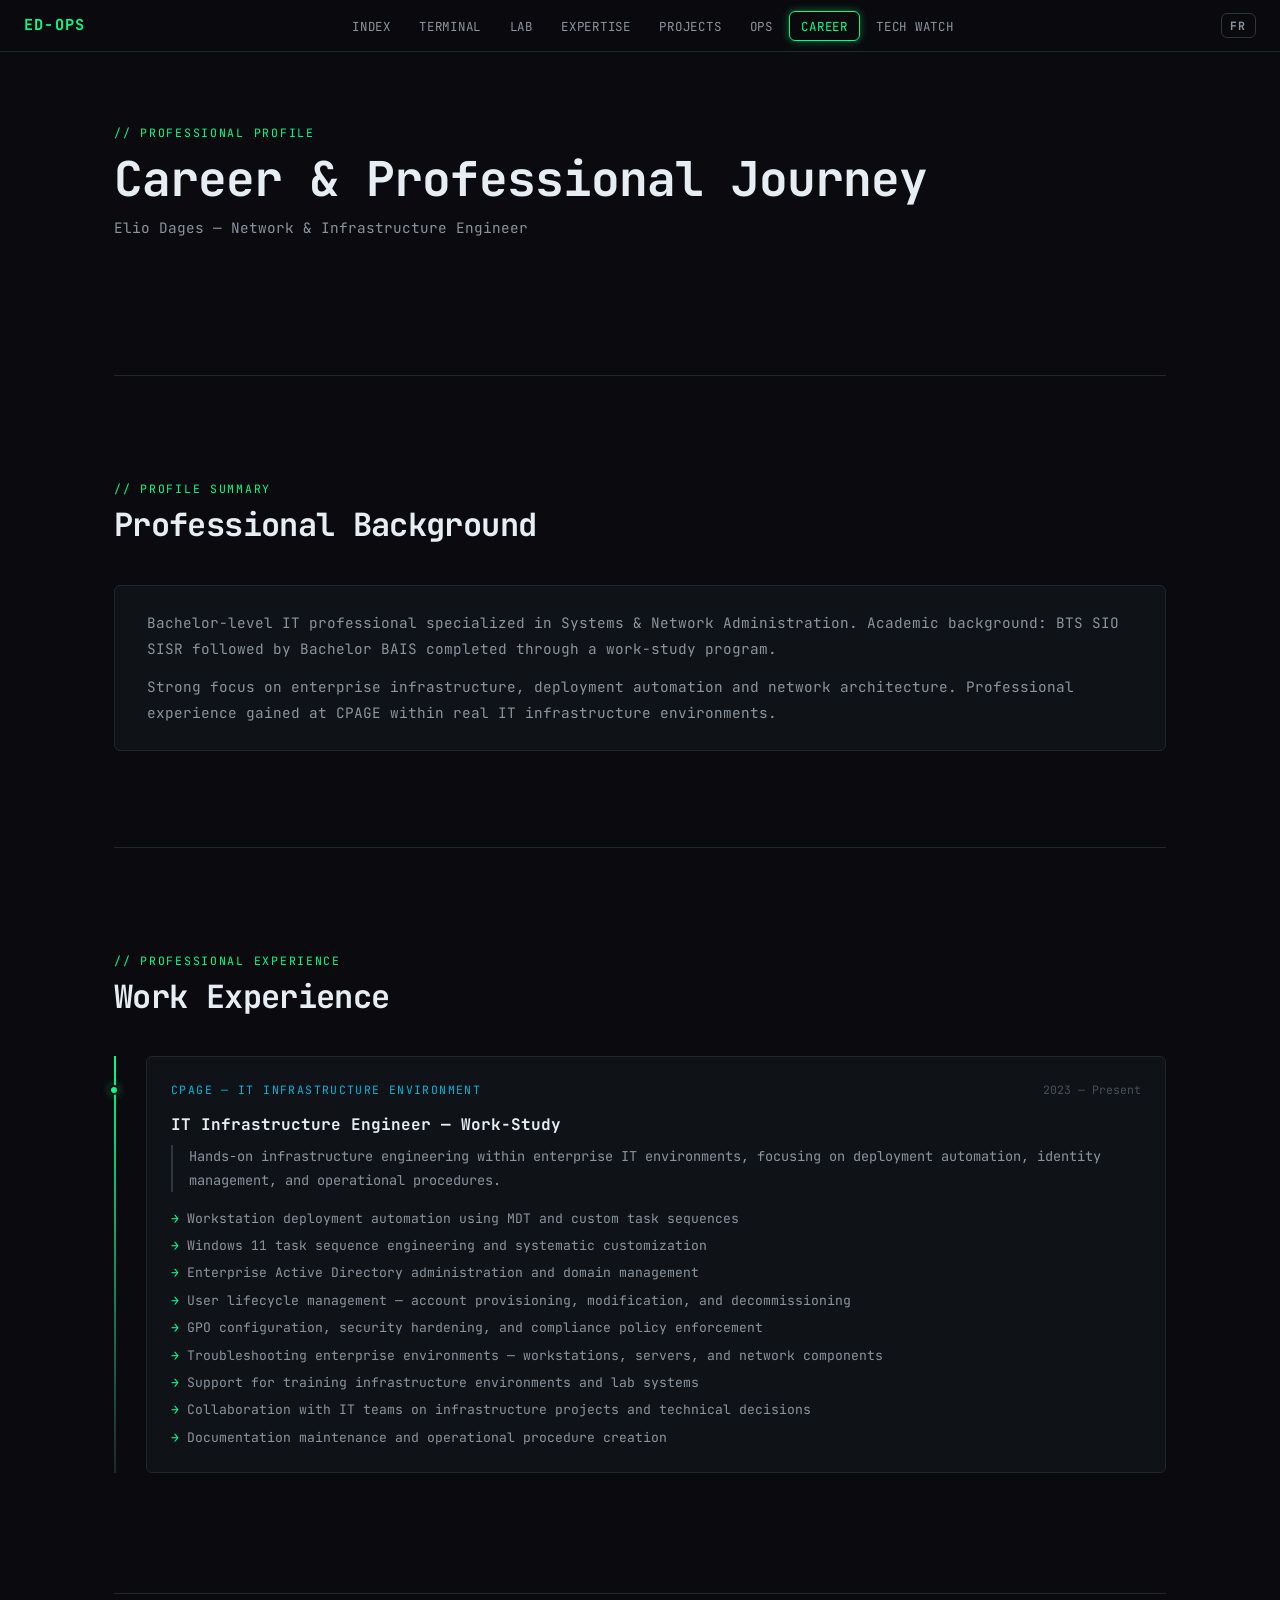
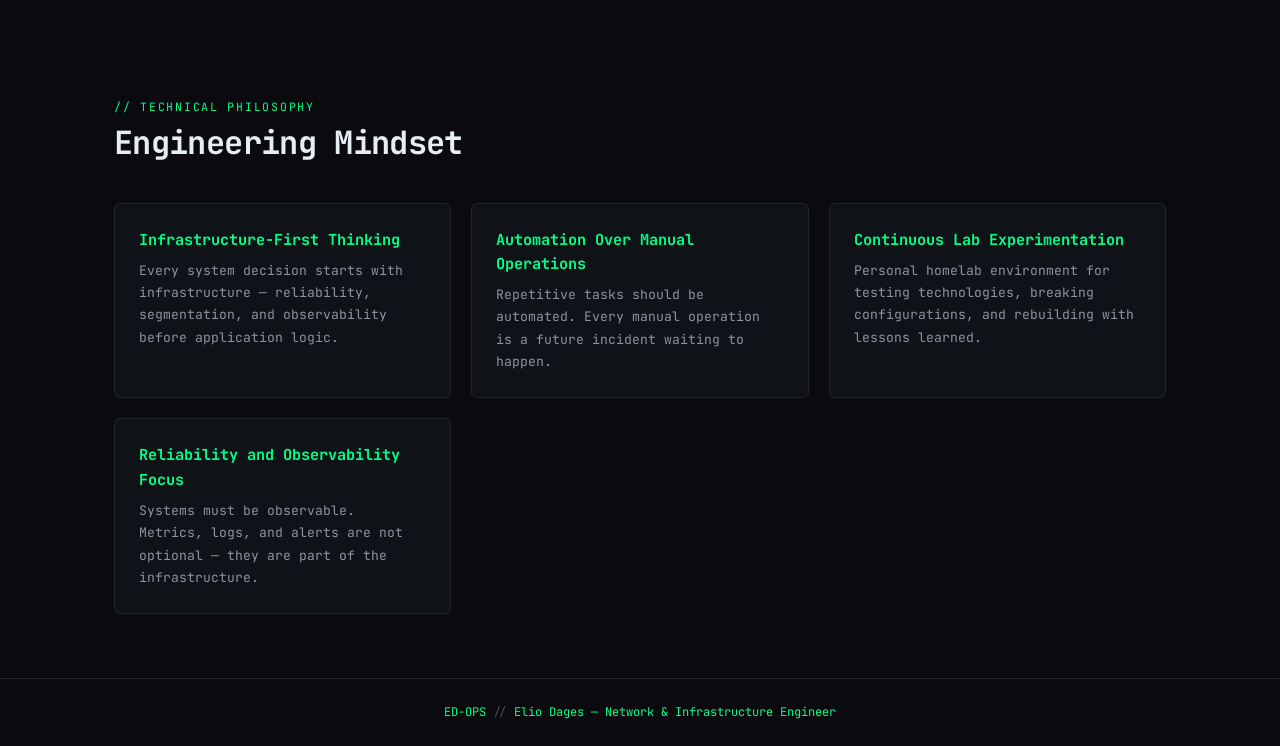
==== career.html @ 05b86bd8 "feat: implement full multilingual system with JSON files, career/veille pages, and new terminal comm" ====
<!DOCTYPE html>
<html lang="en">
<head>
  <meta charset="UTF-8" />
  <meta name="viewport" content="width=device-width, initial-scale=1.0" />
  <meta name="description" content="ED-OPS — Elio Dages career profile. Network & Infrastructure Engineer. Professional experience at CPAGE, BTS SIO SISR, Bachelor BAIS." />
  <title>ED-OPS // Career &amp; Professional Journey</title>
  <link rel="preconnect" href="https://fonts.googleapis.com" />
  <link rel="preconnect" href="https://fonts.gstatic.com" crossorigin />
  <link href="https://fonts.googleapis.com/css2?family=JetBrains+Mono:wght@400;600;700&family=Inter:wght@400;600&display=swap" rel="stylesheet" />
  <link rel="stylesheet" href="assets/css/main.css" />
  <script src="assets/js/i18n.js"></script>
  <style>
    /* ---- Timeline ---- */
    .timeline {
      position: relative;
      padding-left: 2rem;
    }

    .timeline::before {
      content: '';
      position: absolute;
      left: 0;
      top: 0;
      bottom: 0;
      width: 2px;
      background: linear-gradient(to bottom, var(--accent-green), var(--border));
    }

    .timeline-item {
      position: relative;
      background: var(--bg-card);
      border: 1px solid var(--border);
      border-radius: var(--radius);
      padding: 1.5rem;
      margin-bottom: 1.5rem;
      transition: border-color var(--transition);
    }

    .timeline-item::before {
      content: '';
      position: absolute;
      left: -2.35rem;
      top: 1.75rem;
      width: 10px;
      height: 10px;
      border-radius: 50%;
      background: var(--accent-green);
      box-shadow: var(--glow-green);
      border: 2px solid var(--bg-primary);
    }

    .timeline-item:hover { border-color: var(--accent-green); }

    .timeline-meta {
      display: flex;
      justify-content: space-between;
      align-items: flex-start;
      flex-wrap: wrap;
      gap: 0.5rem;
      margin-bottom: 0.75rem;
    }

    .timeline-company {
      font-size: 0.72rem;
      text-transform: uppercase;
      letter-spacing: 0.12em;
      color: var(--accent-cyan);
    }

    .timeline-period {
      font-size: 0.72rem;
      color: var(--text-dim);
      font-family: var(--font-mono);
    }

    .timeline-role {
      font-size: 1rem;
      font-weight: 700;
      color: var(--text-primary);
      margin-bottom: 0.5rem;
    }

    .timeline-desc {
      font-size: 0.85rem;
      color: var(--text-secondary);
      line-height: 1.7;
      margin-bottom: 1rem;
      border-left: 2px solid var(--border-bright);
      padding-left: 1rem;
    }

    .task-list {
      list-style: none;
      display: flex;
      flex-direction: column;
      gap: 0.4rem;
    }

    .task-list li {
      font-size: 0.82rem;
      color: var(--text-secondary);
      line-height: 1.6;
    }

    .task-list li::before {
      content: '→ ';
      color: var(--accent-green);
    }

    /* ---- Philosophy grid ---- */
    .philosophy-grid {
      display: grid;
      grid-template-columns: repeat(auto-fit, minmax(280px, 1fr));
      gap: 1.25rem;
    }

    .phil-card {
      background: var(--bg-card);
      border: 1px solid var(--border);
      border-radius: var(--radius);
      padding: 1.5rem;
      transition: border-color var(--transition), transform var(--transition);
    }

    .phil-card:hover {
      border-color: var(--accent-cyan);
      transform: translateY(-2px);
    }

    .phil-card .pc-title {
      font-size: 0.95rem;
      font-weight: 700;
      color: var(--accent-green);
      margin-bottom: 0.5rem;
    }

    .phil-card .pc-desc {
      font-size: 0.82rem;
      color: var(--text-secondary);
      line-height: 1.7;
    }

    /* ---- Summary block ---- */
    .summary-block {
      background: var(--bg-card);
      border: 1px solid var(--border);
      border-radius: var(--radius);
      padding: 1.5rem 2rem;
    }

    .summary-block p {
      font-size: 0.9rem;
      color: var(--text-secondary);
      line-height: 1.8;
      margin-bottom: 0.75rem;
    }

    .summary-block p:last-child { margin-bottom: 0; }
  </style>
</head>
<body>
<script src="components/navbar.js"></script>

<main class="page-content" aria-label="Career page">
  <div class="container">

    <!-- Header -->
    <section class="section" aria-labelledby="career-heading">
      <header class="section-header">
        <p class="section-tag" data-i18n="career.tag">// Professional Profile</p>
        <h1 id="career-heading" data-i18n="career.title">Career &amp; Professional Journey</h1>
        <p class="text-secondary" data-i18n="career.subtitle">Elio Dages — Network &amp; Infrastructure Engineer</p>
      </header>
    </section>

    <div class="divider"></div>

    <!-- Profile Summary -->
    <section class="section" aria-labelledby="summary-heading">
      <header class="section-header">
        <p class="section-tag" data-i18n="career.summary_tag">// Profile Summary</p>
        <h2 id="summary-heading" data-i18n="career.summary_title">Professional Background</h2>
      </header>
      <div class="summary-block">
        <p data-i18n="career.summary_p1">Bachelor-level IT professional specialized in Systems &amp; Network Administration. Academic background: BTS SIO SISR followed by Bachelor BAIS completed through a work-study program.</p>
        <p data-i18n="career.summary_p2">Strong focus on enterprise infrastructure, deployment automation and network architecture. Professional experience gained at CPAGE within real IT infrastructure environments.</p>
      </div>
    </section>

    <div class="divider"></div>

    <!-- Professional Experience -->
    <section class="section" aria-labelledby="exp-heading">
      <header class="section-header">
        <p class="section-tag" data-i18n="career.exp_tag">// Professional Experience</p>
        <h2 id="exp-heading" data-i18n="career.exp_title">Work Experience</h2>
      </header>

      <div class="timeline" aria-label="Career timeline">
        <article class="timeline-item" aria-label="CPAGE experience">
          <div class="timeline-meta">
            <span class="timeline-company" data-i18n="career.cpage_location">CPAGE — IT Infrastructure Environment</span>
            <span class="timeline-period" data-i18n="career.cpage_period">2023 — Present</span>
          </div>
          <div class="timeline-role" data-i18n="career.cpage_role">IT Infrastructure Engineer — Work-Study</div>
          <p class="timeline-desc" data-i18n="career.cpage_desc">Hands-on infrastructure engineering within enterprise IT environments, focusing on deployment automation, identity management, and operational procedures.</p>
          <ul class="task-list" aria-label="Responsibilities">
            <li data-i18n="career.cpage_task1">Workstation deployment automation using MDT and custom task sequences</li>
            <li data-i18n="career.cpage_task2">Windows 11 task sequence engineering and systematic customization</li>
            <li data-i18n="career.cpage_task3">Enterprise Active Directory administration and domain management</li>
            <li data-i18n="career.cpage_task4">User lifecycle management — account provisioning, modification, and decommissioning</li>
            <li data-i18n="career.cpage_task5">GPO configuration, security hardening, and compliance policy enforcement</li>
            <li data-i18n="career.cpage_task6">Troubleshooting enterprise environments — workstations, servers, and network components</li>
            <li data-i18n="career.cpage_task7">Support for training infrastructure environments and lab systems</li>
            <li data-i18n="career.cpage_task8">Collaboration with IT teams on infrastructure projects and technical decisions</li>
            <li data-i18n="career.cpage_task9">Documentation maintenance and operational procedure creation</li>
          </ul>
        </article>
      </div>
    </section>

    <div class="divider"></div>

    <!-- Technical Philosophy -->
    <section class="section" aria-labelledby="philosophy-heading">
      <header class="section-header">
        <p class="section-tag" data-i18n="career.philosophy_tag">// Technical Philosophy</p>
        <h2 id="philosophy-heading" data-i18n="career.philosophy_title">Engineering Mindset</h2>
      </header>

      <div class="philosophy-grid">
        <div class="phil-card">
          <div class="pc-title" data-i18n="career.phil_infra">Infrastructure-First Thinking</div>
          <p class="pc-desc" data-i18n="career.phil_infra_desc">Every system decision starts with infrastructure — reliability, segmentation, and observability before application logic.</p>
        </div>
        <div class="phil-card">
          <div class="pc-title" data-i18n="career.phil_auto">Automation Over Manual Operations</div>
          <p class="pc-desc" data-i18n="career.phil_auto_desc">Repetitive tasks should be automated. Every manual operation is a future incident waiting to happen.</p>
        </div>
        <div class="phil-card">
          <div class="pc-title" data-i18n="career.phil_lab">Continuous Lab Experimentation</div>
          <p class="pc-desc" data-i18n="career.phil_lab_desc">Personal homelab environment for testing technologies, breaking configurations, and rebuilding with lessons learned.</p>
        </div>
        <div class="phil-card">
          <div class="pc-title" data-i18n="career.phil_obs">Reliability and Observability Focus</div>
          <p class="pc-desc" data-i18n="career.phil_obs_desc">Systems must be observable. Metrics, logs, and alerts are not optional — they are part of the infrastructure.</p>
        </div>
      </div>
    </section>

  </div>
</main>

<footer id="footer" role="contentinfo">
  <span>ED-OPS</span> // <span data-i18n="footer.text">Elio Dages — Network &amp; Infrastructure Engineer</span>
</footer>

</body>
</html>
---- assets/css/main.css ----
/* ============================================================
   ED-OPS // Network Operations Portfolio
   Main Stylesheet — Shared Design System
   ============================================================ */

/* ----- Custom Properties ----- */
:root {
  --bg-primary:      #0a0a0f;
  --bg-secondary:    #0d1117;
  --bg-card:         #0f1318;
  --bg-card-hover:   #161b22;
  --accent-green:    #00ff88;
  --accent-cyan:     #00b4d8;
  --accent-orange:   #ff6b35;
  --accent-red:      #ff4757;
  --accent-yellow:   #ffd32a;
  --text-primary:    #e6edf3;
  --text-secondary:  #8b949e;
  --text-dim:        #484f58;
  --border:          #21262d;
  --border-bright:   #30363d;
  --font-mono:       'JetBrains Mono', 'Fira Code', 'Courier New', monospace;
  --font-sans:       'Inter', system-ui, -apple-system, sans-serif;
  --radius:          6px;
  --transition:      0.2s ease;
  --glow-green:      0 0 8px rgba(0, 255, 136, 0.4);
  --glow-cyan:       0 0 8px rgba(0, 180, 216, 0.4);
}

/* ----- Reset & Base ----- */
*, *::before, *::after { box-sizing: border-box; margin: 0; padding: 0; }

html {
  font-size: 16px;
  scroll-behavior: smooth;
  -webkit-font-smoothing: antialiased;
}

body {
  font-family: var(--font-mono);
  background-color: var(--bg-primary);
  color: var(--text-primary);
  line-height: 1.6;
  min-height: 100vh;
  overflow-x: hidden;
}

a { color: var(--accent-cyan); text-decoration: none; transition: color var(--transition); }
a:hover { color: var(--accent-green); }

img { max-width: 100%; display: block; }

/* ----- Typography ----- */
h1, h2, h3, h4 {
  font-family: var(--font-mono);
  font-weight: 700;
  line-height: 1.2;
  letter-spacing: -0.02em;
}

h1 { font-size: clamp(1.8rem, 4vw, 3rem); }
h2 { font-size: clamp(1.4rem, 3vw, 2rem); }
h3 { font-size: clamp(1.1rem, 2vw, 1.4rem); }

.accent-green  { color: var(--accent-green); }
.accent-cyan   { color: var(--accent-cyan); }
.accent-orange { color: var(--accent-orange); }
.accent-red    { color: var(--accent-red); }
.text-dim      { color: var(--text-dim); }
.text-secondary { color: var(--text-secondary); }

/* ----- Utility ----- */
.container {
  max-width: 1100px;
  margin: 0 auto;
  padding: 0 1.5rem;
}

.sr-only {
  position: absolute; width: 1px; height: 1px;
  padding: 0; margin: -1px; overflow: hidden;
  clip: rect(0,0,0,0); white-space: nowrap; border: 0;
}

/* ----- Scrollbar ----- */
::-webkit-scrollbar              { width: 6px; height: 6px; }
::-webkit-scrollbar-track        { background: var(--bg-secondary); }
::-webkit-scrollbar-thumb        { background: var(--border-bright); border-radius: 3px; }
::-webkit-scrollbar-thumb:hover  { background: var(--accent-green); }

/* ----- Top Navigation Bar ----- */
#navbar {
  position: fixed;
  top: 0;
  left: 0;
  right: 0;
  z-index: 1000;
  background: rgba(10, 10, 15, 0.92);
  backdrop-filter: blur(8px);
  border-bottom: 1px solid var(--border);
  height: 52px;
  display: flex;
  align-items: center;
}

#navbar .nav-inner {
  display: flex;
  align-items: center;
  justify-content: space-between;
  width: 100%;
  padding: 0 1.5rem;
}

#navbar .nav-brand {
  font-family: var(--font-mono);
  font-weight: 700;
  font-size: 0.95rem;
  color: var(--accent-green);
  letter-spacing: 0.08em;
  text-transform: uppercase;
  text-decoration: none;
}

#navbar .nav-links {
  display: flex;
  list-style: none;
  gap: 0.25rem;
}

#navbar .nav-links a {
  font-size: 0.78rem;
  color: var(--text-secondary);
  padding: 0.35rem 0.7rem;
  border-radius: var(--radius);
  border: 1px solid transparent;
  transition: all var(--transition);
  text-transform: uppercase;
  letter-spacing: 0.06em;
}

#navbar .nav-links a:hover {
  color: var(--text-primary);
  border-color: var(--border-bright);
}

#navbar .nav-links a.active {
  color: var(--accent-green);
  border-color: var(--accent-green);
  box-shadow: var(--glow-green);
}

#navbar .nav-toggle {
  display: none;
  background: none;
  border: 1px solid var(--border-bright);
  color: var(--text-primary);
  cursor: pointer;
  padding: 0.4rem 0.6rem;
  border-radius: var(--radius);
  font-size: 1rem;
  line-height: 1;
}

/* Language toggle */
#navbar .nav-lang-toggle {
  font-family: var(--font-mono);
  font-size: 0.72rem;
  font-weight: 700;
  color: var(--text-secondary);
  background: none;
  border: 1px solid var(--border-bright);
  border-radius: var(--radius);
  padding: 0.25rem 0.55rem;
  cursor: pointer;
  letter-spacing: 0.08em;
  transition: all var(--transition);
  flex-shrink: 0;
}

#navbar .nav-lang-toggle:hover {
  color: var(--accent-cyan);
  border-color: var(--accent-cyan);
}

/* Mobile nav */
@media (max-width: 700px) {
  #navbar .nav-toggle { display: block; }
  #navbar .nav-links {
    display: none;
    position: absolute;
    top: 52px;
    left: 0;
    right: 0;
    background: var(--bg-secondary);
    border-bottom: 1px solid var(--border);
    flex-direction: column;
    padding: 0.75rem;
    gap: 0.25rem;
  }
  #navbar .nav-links.open { display: flex; }
  #navbar .nav-links a { font-size: 0.85rem; }
}

/* ----- Page wrapper (offset for fixed navbar) ----- */
.page-content {
  padding-top: 52px;
}

/* ----- Boot Overlay ----- */
#boot-overlay {
  position: fixed;
  inset: 0;
  background: var(--bg-primary);
  z-index: 9999;
  display: flex;
  align-items: center;
  justify-content: center;
  flex-direction: column;
  font-family: var(--font-mono);
}

#boot-overlay .boot-logo {
  font-size: clamp(1.2rem, 4vw, 2rem);
  font-weight: 700;
  color: var(--accent-green);
  letter-spacing: 0.15em;
  margin-bottom: 2rem;
  text-align: center;
}

#boot-overlay .boot-lines {
  width: min(560px, 90vw);
  font-size: 0.82rem;
  color: var(--text-secondary);
}

#boot-overlay .boot-lines .boot-line {
  padding: 0.18rem 0;
  opacity: 0;
  transform: translateY(4px);
  transition: opacity 0.25s, transform 0.25s;
}

#boot-overlay .boot-lines .boot-line.visible {
  opacity: 1;
  transform: none;
}

#boot-overlay .boot-lines .boot-line .prefix { color: var(--accent-green); margin-right: 0.5rem; }
#boot-overlay .boot-lines .boot-line .ok     { color: var(--accent-green); margin-left: auto; float: right; }
#boot-overlay .boot-lines .boot-line .status-ok { color: var(--accent-green); }

#boot-overlay .boot-cursor {
  display: inline-block;
  width: 8px; height: 1.1em;
  background: var(--accent-green);
  vertical-align: text-bottom;
  animation: blink 1s step-end infinite;
}

#boot-overlay.fade-out {
  animation: overlayFade 0.5s ease forwards;
}

@keyframes blink {
  0%, 100% { opacity: 1; }
  50% { opacity: 0; }
}

@keyframes overlayFade {
  to { opacity: 0; pointer-events: none; }
}

/* ----- Section Headers ----- */
.section-header {
  margin-bottom: 2.5rem;
}

.section-header .section-tag {
  font-size: 0.72rem;
  text-transform: uppercase;
  letter-spacing: 0.15em;
  color: var(--accent-green);
  margin-bottom: 0.5rem;
}

.section-header h2 {
  color: var(--text-primary);
}

.section-header p {
  color: var(--text-secondary);
  max-width: 600px;
  margin-top: 0.5rem;
  font-size: 0.9rem;
}

/* ----- Card base ----- */
.card {
  background: var(--bg-card);
  border: 1px solid var(--border);
  border-radius: var(--radius);
  padding: 1.25rem 1.5rem;
  transition: border-color var(--transition), background var(--transition);
}

.card:hover {
  border-color: var(--border-bright);
  background: var(--bg-card-hover);
}

/* ----- Status dot ----- */
.status-dot {
  display: inline-block;
  width: 8px; height: 8px;
  border-radius: 50%;
  background: var(--accent-green);
  box-shadow: var(--glow-green);
  animation: pulse 2.5s ease-in-out infinite;
}

.status-dot.offline { background: var(--accent-red); box-shadow: 0 0 8px rgba(255,71,87,0.4); animation: none; }
.status-dot.warn    { background: var(--accent-yellow); box-shadow: 0 0 8px rgba(255,211,42,0.4); }

@keyframes pulse {
  0%, 100% { opacity: 1; transform: scale(1); }
  50% { opacity: 0.6; transform: scale(0.85); }
}

/* ----- Tag / Badge ----- */
.tag {
  display: inline-block;
  font-size: 0.7rem;
  padding: 0.2rem 0.5rem;
  border-radius: 3px;
  border: 1px solid var(--border-bright);
  color: var(--text-secondary);
  background: var(--bg-secondary);
  text-transform: uppercase;
  letter-spacing: 0.05em;
}

.tag.green  { border-color: var(--accent-green); color: var(--accent-green); background: rgba(0,255,136,0.06); }
.tag.cyan   { border-color: var(--accent-cyan);  color: var(--accent-cyan);  background: rgba(0,180,216,0.06); }
.tag.orange { border-color: var(--accent-orange);color: var(--accent-orange);background: rgba(255,107,53,0.06); }

/* ----- Divider ----- */
.divider {
  height: 1px;
  background: var(--border);
  margin: 2rem 0;
}

/* ----- Section spacing ----- */
.section {
  padding: 4rem 0;
}

/* ----- Footer ----- */
#footer {
  border-top: 1px solid var(--border);
  padding: 1.5rem;
  text-align: center;
  font-size: 0.75rem;
  color: var(--text-dim);
}

#footer span { color: var(--accent-green); }

/* ----- Responsive helpers ----- */
@media (max-width: 768px) {
  .section { padding: 2.5rem 0; }
}
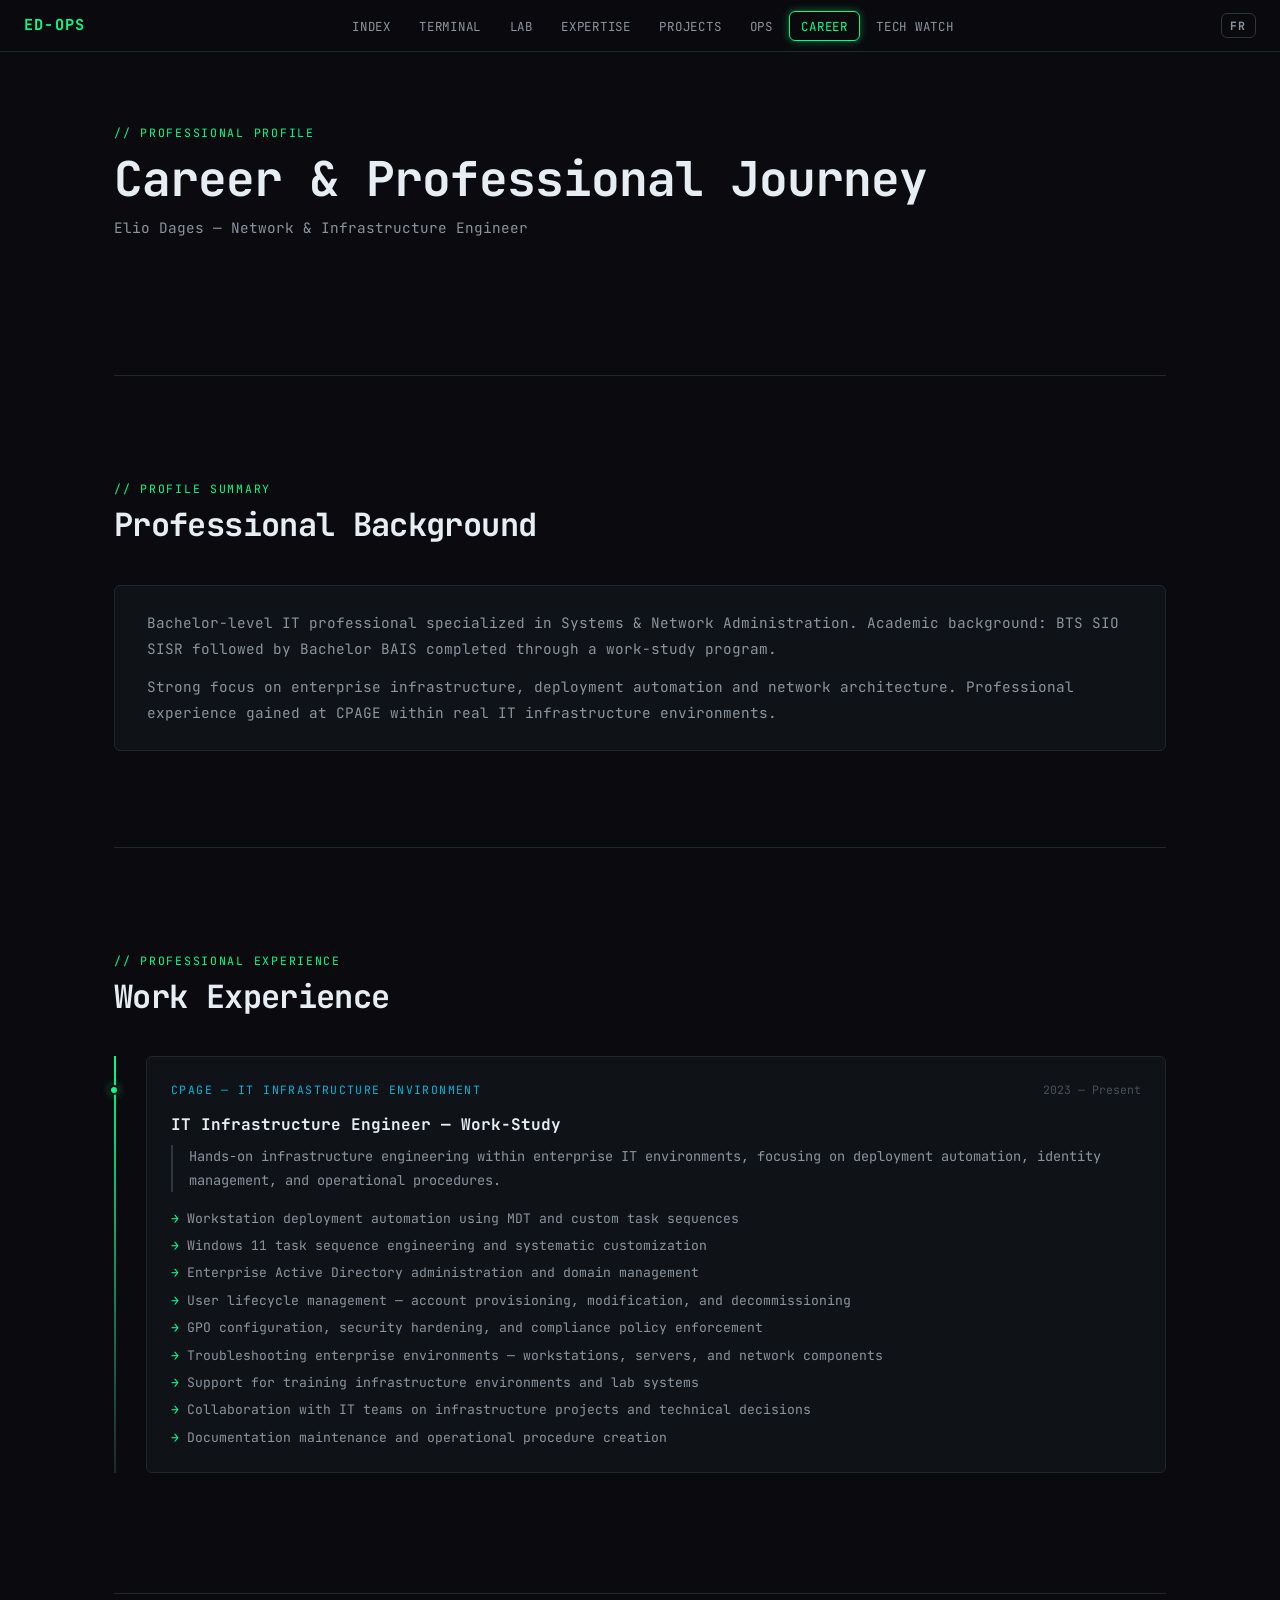
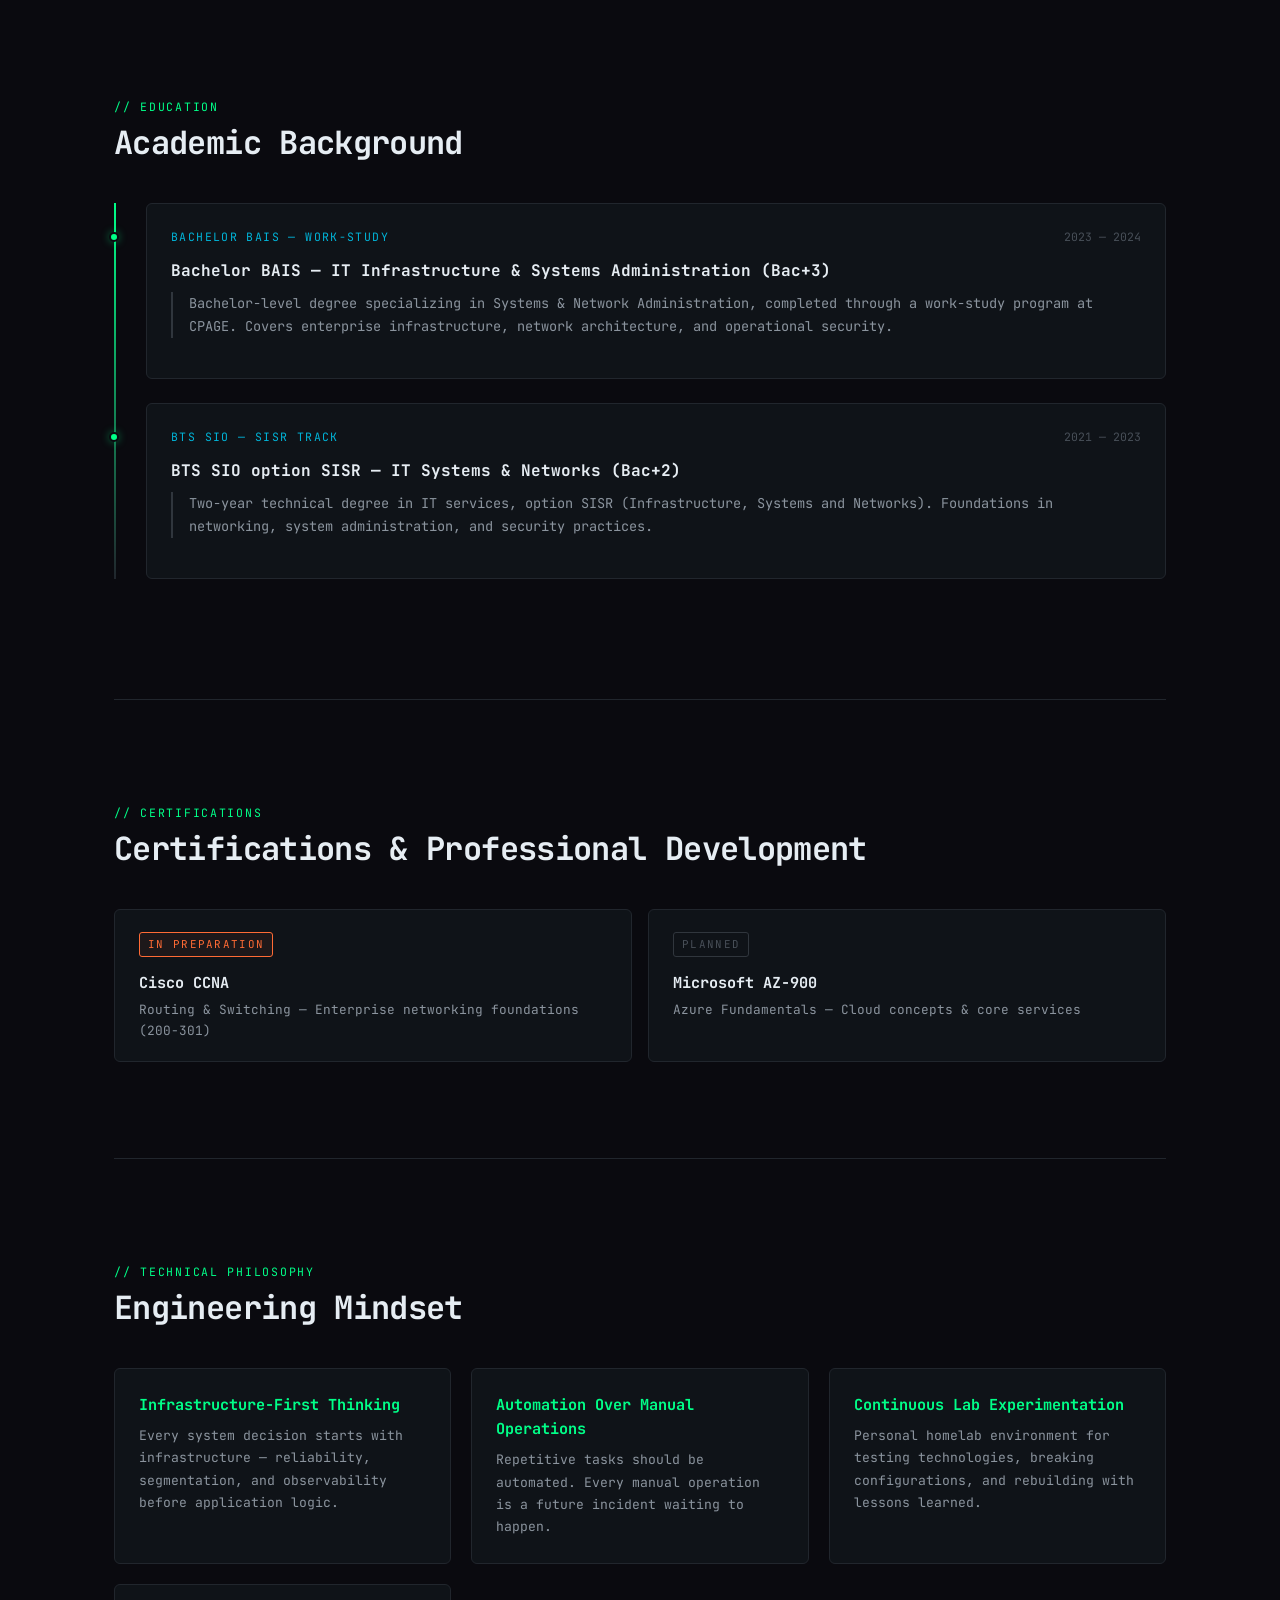
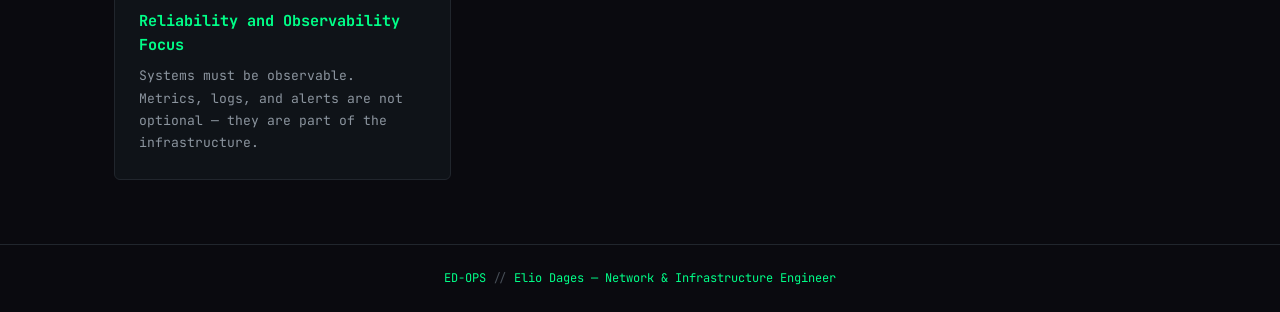
==== commit 17dd0ddc: "feat: recruiter audit improvements — contact links, location, education timeline, certifications Co-" ====
--- a/career.html
+++ b/career.html
@@ -108,7 +108,58 @@
       color: var(--accent-green);
     }
 
-    /* ---- Philosophy grid ---- */
+    /* ---- Certifications grid ---- */
+    .certs-grid {
+      display: grid;
+      grid-template-columns: repeat(auto-fit, minmax(260px, 1fr));
+      gap: 1rem;
+    }
+
+    .cert-card {
+      background: var(--bg-card);
+      border: 1px solid var(--border);
+      border-radius: var(--radius);
+      padding: 1.25rem 1.5rem;
+      transition: border-color var(--transition);
+    }
+
+    .cert-card:hover { border-color: var(--border-bright); }
+
+    .cert-status {
+      font-size: 0.68rem;
+      text-transform: uppercase;
+      letter-spacing: 0.12em;
+      margin-bottom: 0.4rem;
+      font-family: var(--font-mono);
+      padding: 0.15rem 0.5rem;
+      border-radius: 3px;
+      display: inline-block;
+    }
+
+    .cert-card.cert-wip .cert-status {
+      color: var(--accent-orange);
+      border: 1px solid var(--accent-orange);
+      background: rgba(255, 107, 53, 0.06);
+    }
+
+    .cert-card.cert-planned .cert-status {
+      color: var(--text-dim);
+      border: 1px solid var(--border-bright);
+    }
+
+    .cert-name {
+      font-size: 0.95rem;
+      font-weight: 700;
+      color: var(--text-primary);
+      margin-top: 0.5rem;
+      margin-bottom: 0.3rem;
+    }
+
+    .cert-desc {
+      font-size: 0.8rem;
+      color: var(--text-secondary);
+      line-height: 1.6;
+    }
     .philosophy-grid {
       display: grid;
       grid-template-columns: repeat(auto-fit, minmax(280px, 1fr));
@@ -222,6 +273,59 @@
 
     <div class="divider"></div>
 
+    <!-- Education -->
+    <section class="section" aria-labelledby="edu-heading">
+      <header class="section-header">
+        <p class="section-tag" data-i18n="career.edu_tag">// Education</p>
+        <h2 id="edu-heading" data-i18n="career.edu_title">Academic Background</h2>
+      </header>
+
+      <div class="timeline" aria-label="Education timeline">
+        <article class="timeline-item" aria-label="Bachelor BAIS">
+          <div class="timeline-meta">
+            <span class="timeline-company" data-i18n="career.edu_bais_school">Bachelor BAIS — Work-Study</span>
+            <span class="timeline-period" data-i18n="career.edu_bais_period">2023 — 2024</span>
+          </div>
+          <div class="timeline-role" data-i18n="career.edu_bais_title">Bachelor BAIS — IT Infrastructure &amp; Systems Administration (Bac+3)</div>
+          <p class="timeline-desc" data-i18n="career.edu_bais_desc">Bachelor-level degree specializing in Systems &amp; Network Administration, completed through a work-study program at CPAGE. Covers enterprise infrastructure, network architecture, and operational security.</p>
+        </article>
+
+        <article class="timeline-item" aria-label="BTS SIO SISR">
+          <div class="timeline-meta">
+            <span class="timeline-company" data-i18n="career.edu_bts_school">BTS SIO — SISR track</span>
+            <span class="timeline-period" data-i18n="career.edu_bts_period">2021 — 2023</span>
+          </div>
+          <div class="timeline-role" data-i18n="career.edu_bts_title">BTS SIO option SISR — IT Systems &amp; Networks (Bac+2)</div>
+          <p class="timeline-desc" data-i18n="career.edu_bts_desc">Two-year technical degree in IT services, option SISR (Infrastructure, Systems and Networks). Foundations in networking, system administration, and security practices.</p>
+        </article>
+      </div>
+    </section>
+
+    <div class="divider"></div>
+
+    <!-- Certifications -->
+    <section class="section" aria-labelledby="certs-heading">
+      <header class="section-header">
+        <p class="section-tag" data-i18n="career.certs_tag">// Certifications</p>
+        <h2 id="certs-heading" data-i18n="career.certs_title">Certifications &amp; Professional Development</h2>
+      </header>
+
+      <div class="certs-grid">
+        <div class="cert-card cert-wip">
+          <span class="cert-status" data-i18n="career.cert_status_wip">In Preparation</span>
+          <div class="cert-name" data-i18n="career.cert_ccna_name">Cisco CCNA</div>
+          <p class="cert-desc" data-i18n="career.cert_ccna_desc">Routing &amp; Switching — Enterprise networking foundations (200-301)</p>
+        </div>
+        <div class="cert-card cert-planned">
+          <span class="cert-status" data-i18n="career.cert_status_planned">Planned</span>
+          <div class="cert-name" data-i18n="career.cert_az900_name">Microsoft AZ-900</div>
+          <p class="cert-desc" data-i18n="career.cert_az900_desc">Azure Fundamentals — Cloud concepts &amp; core services</p>
+        </div>
+      </div>
+    </section>
+
+    <div class="divider"></div>
+
     <!-- Technical Philosophy -->
     <section class="section" aria-labelledby="philosophy-heading">
       <header class="section-header">
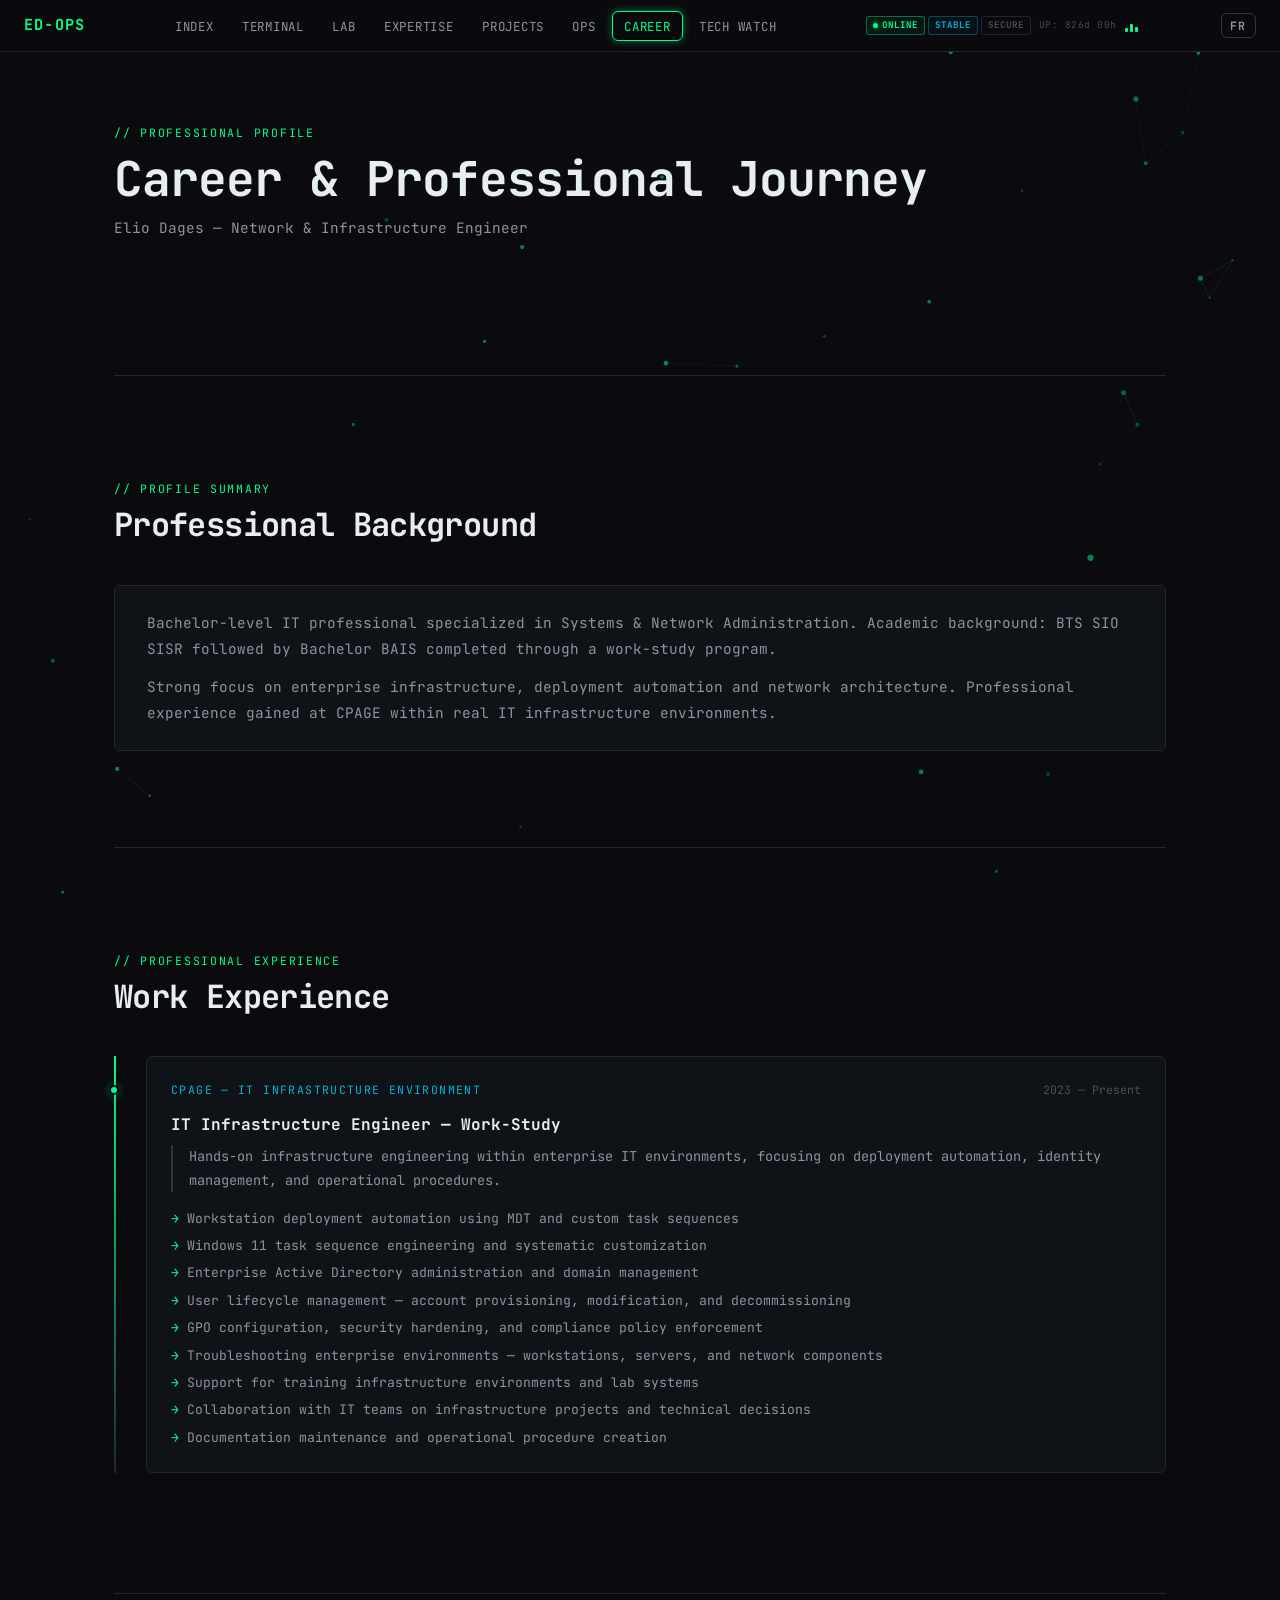
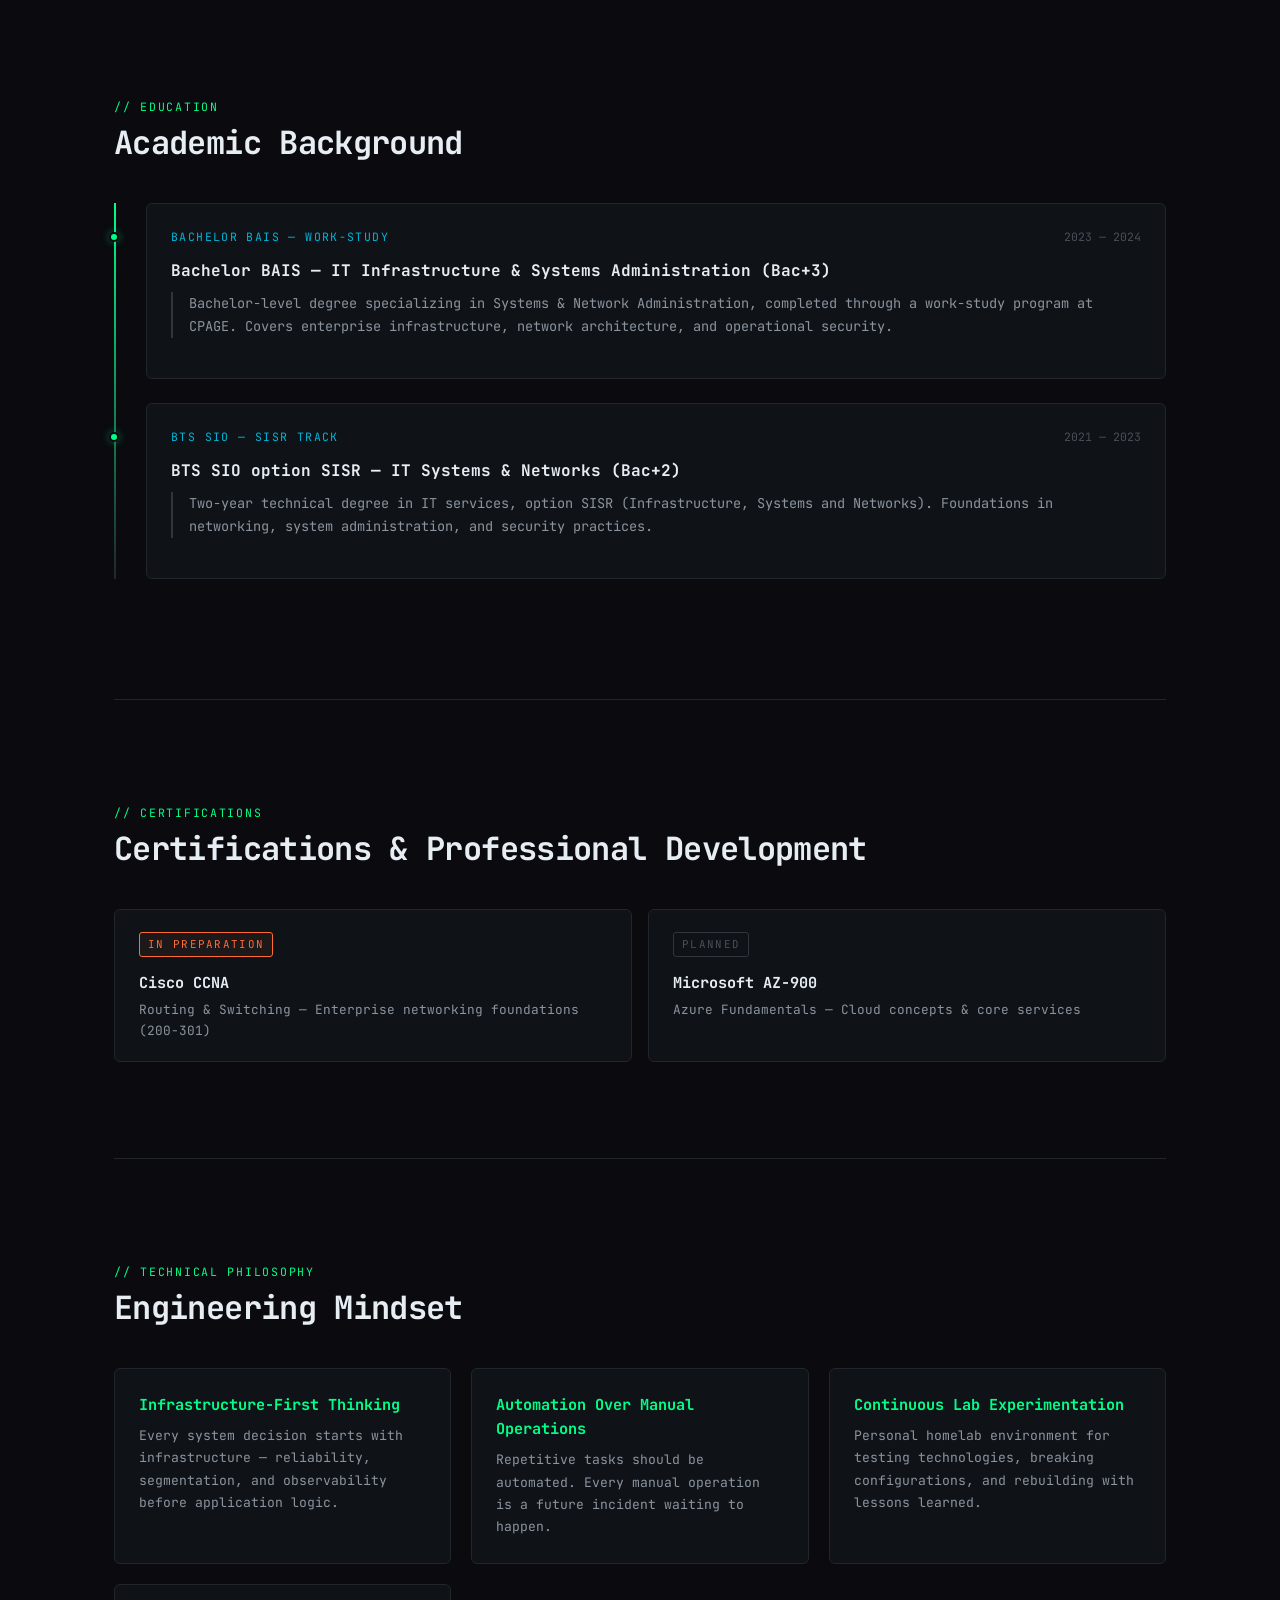
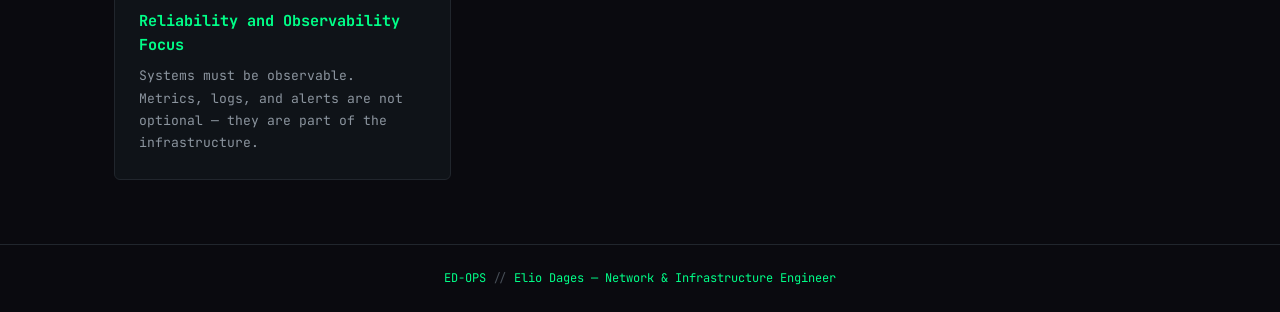
==== commit f1643a30: "Add favicon link in career.html Add a favicon link to the career page." ====
--- a/career.html
+++ b/career.html
@@ -10,6 +10,7 @@
   <link href="https://fonts.googleapis.com/css2?family=JetBrains+Mono:wght@400;600;700&family=Inter:wght@400;600&display=swap" rel="stylesheet" />
   <link rel="stylesheet" href="assets/css/main.css" />
   <script src="assets/js/i18n.js"></script>
+  <link rel="icon" type="image/png" href="assets/images/icone.png">
   <style>
     /* ---- Timeline ---- */
     .timeline {
--- a/assets/css/main.css
+++ b/assets/css/main.css
@@ -34,6 +34,8 @@
   font-size: 16px;
   scroll-behavior: smooth;
   -webkit-font-smoothing: antialiased;
+  /* Fallback background when fx.js hasn't run yet */
+  background-color: var(--bg-primary);
 }
 
 body {
@@ -43,6 +45,11 @@
   line-height: 1.6;
   min-height: 100vh;
   overflow-x: hidden;
+}
+
+/* When fx.js is active: canvas provides the background */
+body.fx-ready {
+  background-color: transparent;
 }
 
 a { color: var(--accent-cyan); text-decoration: none; transition: color var(--transition); }
@@ -371,3 +378,307 @@
 @media (max-width: 768px) {
   .section { padding: 2.5rem 0; }
 }
+
+/* ============================================================
+   ED-OPS FX — Effects & Interactions
+   (populated by assets/js/fx.js + assets/js/system-hud.js)
+   ============================================================ */
+
+/* ---- Page content stacking above bg canvas ---- */
+.page-content { position: relative; z-index: 1; }
+#footer       { position: relative; z-index: 1; }
+
+/* ---- Page transitions ---- */
+#page-trans {
+  position: fixed;
+  inset: 0;
+  background: var(--bg-primary);
+  z-index: 9990;
+  pointer-events: none;
+  opacity: 0;
+  transition: opacity 0.24s ease;
+}
+#page-trans.pt-active { opacity: 1; }
+
+body.pt-fadein {
+  animation: ptFadeIn 0.45s ease forwards;
+}
+@keyframes ptFadeIn {
+  from { opacity: 0; transform: translateY(5px); }
+  to   { opacity: 1; transform: none; }
+}
+
+/* ---- Card glow proximity (CSS custom properties set by fx.js) ---- */
+.info-card,
+.domain-card,
+.phil-card,
+.timeline-item,
+.cert-card,
+.project-card,
+.veille-section,
+.tool-group,
+.noc-widget {
+  background-image: radial-gradient(
+    circle at var(--mx, 50%) var(--my, 50%),
+    rgba(0, 255, 136, var(--glow-a, 0)) 0%,
+    transparent 56%
+  );
+}
+
+/* ---- System HUD ---- */
+#sys-hud {
+  display: flex;
+  align-items: center;
+  gap: 0.5rem;
+  margin-right: 0.35rem;
+  flex-shrink: 0;
+}
+
+.hud-chips {
+  display: flex;
+  align-items: center;
+  gap: 0.22rem;
+}
+
+.hud-chip {
+  font-family: var(--font-mono);
+  font-size: 0.57rem;
+  font-weight: 700;
+  letter-spacing: 0.1em;
+  padding: 0.12rem 0.38rem;
+  border-radius: 3px;
+  text-transform: uppercase;
+  border: 1px solid;
+  user-select: none;
+  line-height: 1.5;
+}
+
+.hud-online {
+  color: var(--accent-green);
+  border-color: rgba(0, 255, 136, 0.4);
+  background: rgba(0, 255, 136, 0.06);
+  display: flex;
+  align-items: center;
+  gap: 0.25rem;
+}
+
+.hud-dot {
+  display: inline-block;
+  width: 5px;
+  height: 5px;
+  border-radius: 50%;
+  background: var(--accent-green);
+  box-shadow: 0 0 5px rgba(0, 255, 136, 0.7);
+  animation: pulse 2s ease-in-out infinite;
+  flex-shrink: 0;
+}
+
+.hud-stable {
+  color: var(--accent-cyan);
+  border-color: rgba(0, 180, 216, 0.35);
+  background: rgba(0, 180, 216, 0.05);
+}
+
+.hud-secure {
+  color: var(--text-dim);
+  border-color: var(--border);
+  background: transparent;
+}
+
+.hud-uptime {
+  font-family: var(--font-mono);
+  font-size: 0.58rem;
+  color: var(--text-dim);
+  letter-spacing: 0.05em;
+  white-space: nowrap;
+}
+
+.hud-activity {
+  display: flex;
+  align-items: flex-end;
+  gap: 2px;
+  height: 12px;
+}
+
+.hud-activity span {
+  display: inline-block;
+  width: 3px;
+  background: var(--accent-green);
+  border-radius: 1px;
+  animation: actBar 1.4s ease-in-out infinite;
+  transform-origin: bottom;
+}
+
+.hud-activity span:nth-child(1) { animation-delay: 0s;     height: 4px; }
+.hud-activity span:nth-child(2) { animation-delay: 0.18s;  height: 8px; }
+.hud-activity span:nth-child(3) { animation-delay: 0.36s;  height: 5px; }
+
+@keyframes actBar {
+  0%, 100% { opacity: 0.3; transform: scaleY(0.45); }
+  50%       { opacity: 1;   transform: scaleY(1);    }
+}
+
+/* Hide verbose chips on medium screens */
+@media (max-width: 920px) {
+  .hud-chips .hud-stable,
+  .hud-chips .hud-secure { display: none; }
+  .hud-uptime             { display: none; }
+}
+
+/* Hide entire HUD on mobile (navbar already packed) */
+@media (max-width: 700px) { #sys-hud { display: none; } }
+
+/* ---- Toast notifications ---- */
+#toast-container {
+  position: fixed;
+  bottom: 1.25rem;
+  right: 1.25rem;
+  z-index: 8000;
+  display: flex;
+  flex-direction: column;
+  gap: 0.4rem;
+  pointer-events: none;
+  width: min(295px, calc(100vw - 1.5rem));
+}
+
+.sys-toast {
+  background: var(--bg-card);
+  border: 1px solid var(--border-bright);
+  border-left: 3px solid var(--border-bright);
+  border-radius: var(--radius);
+  padding: 0.52rem 0.75rem;
+  font-size: 0.7rem;
+  font-family: var(--font-mono);
+  color: var(--text-secondary);
+  display: flex;
+  align-items: flex-start;
+  gap: 0.45rem;
+  transform: translateX(110%);
+  opacity: 0;
+  transition:
+    transform 0.3s cubic-bezier(0.23, 1, 0.32, 1),
+    opacity   0.3s ease;
+  pointer-events: none;
+}
+
+.sys-toast.visible        { transform: translateX(0); opacity: 1; }
+.sys-toast-info           { border-left-color: var(--accent-green); }
+.sys-toast-warn           { border-left-color: var(--accent-orange); }
+.sys-toast-error          { border-left-color: var(--accent-red); }
+
+.toast-icon               { flex-shrink: 0; color: var(--accent-green); font-size: 0.78rem; }
+.sys-toast-warn  .toast-icon { color: var(--accent-orange); }
+.sys-toast-error .toast-icon { color: var(--accent-red); }
+.toast-msg                { line-height: 1.55; }
+
+/* ---- PING Easter egg modal ---- */
+#ping-egg {
+  position: fixed;
+  inset: 0;
+  background: rgba(0, 0, 0, 0.65);
+  z-index: 9800;
+  display: flex;
+  align-items: center;
+  justify-content: center;
+  opacity: 0;
+  transition: opacity 0.22s ease;
+  backdrop-filter: blur(3px);
+}
+
+#ping-egg.visible { opacity: 1; }
+
+.egg-window {
+  background: var(--bg-secondary);
+  border: 1px solid var(--border-bright);
+  border-radius: var(--radius);
+  width: min(500px, 92vw);
+  font-family: var(--font-mono);
+  box-shadow:
+    0 20px 60px rgba(0, 0, 0, 0.7),
+    0 0 0 1px var(--border),
+    var(--glow-green);
+}
+
+.egg-title {
+  display: flex;
+  align-items: center;
+  gap: 0.45rem;
+  padding: 0.5rem 0.9rem;
+  border-bottom: 1px solid var(--border);
+  font-size: 0.68rem;
+  color: var(--text-dim);
+  text-transform: uppercase;
+  letter-spacing: 0.07em;
+}
+
+.egg-icon  { color: var(--accent-green); }
+
+.egg-close {
+  margin-left: auto;
+  background: none;
+  border: none;
+  color: var(--text-dim);
+  cursor: pointer;
+  font-size: 0.85rem;
+  padding: 0.1rem 0.35rem;
+  border-radius: 3px;
+  transition: color var(--transition), background var(--transition);
+}
+.egg-close:hover { color: var(--accent-red); background: rgba(255, 71, 87, 0.1); }
+
+.egg-body {
+  padding: 0.7rem 0.9rem;
+  min-height: 140px;
+  max-height: 240px;
+  overflow-y: auto;
+  font-size: 0.77rem;
+  line-height: 1.75;
+}
+
+.egg-line  { color: var(--text-secondary); }
+.egg-ok    { color: var(--accent-green); }
+.egg-dim   { color: var(--text-dim); }
+.egg-stat  { color: var(--accent-cyan); margin-top: 0.4rem; display: block; }
+
+.egg-footer {
+  padding: 0.35rem 0.9rem;
+  border-top: 1px solid var(--border);
+  font-size: 0.6rem;
+  color: var(--text-dim);
+  letter-spacing: 0.05em;
+}
+
+.egg-footer kbd {
+  background: var(--bg-card);
+  border: 1px solid var(--border-bright);
+  border-radius: 3px;
+  padding: 0.05rem 0.3rem;
+  font-family: var(--font-mono);
+  font-size: 0.6rem;
+}
+
+/* ---- Typing cursor (decorative) ---- */
+.type-cursor::after {
+  content: '\25AE';
+  color: var(--accent-green);
+  animation: blink 1s step-end infinite;
+  margin-left: 2px;
+  font-size: 0.85em;
+}
+
+/* ---- Scan-line overlay (subtle, index hero only) ---- */
+.hero::after {
+  content: '';
+  position: absolute;
+  inset: 0;
+  background: repeating-linear-gradient(
+    0deg,
+    transparent,
+    transparent 2px,
+    rgba(0, 0, 0, 0.03) 2px,
+    rgba(0, 0, 0, 0.03) 4px
+  );
+  pointer-events: none;
+  z-index: 0;
+}
+
